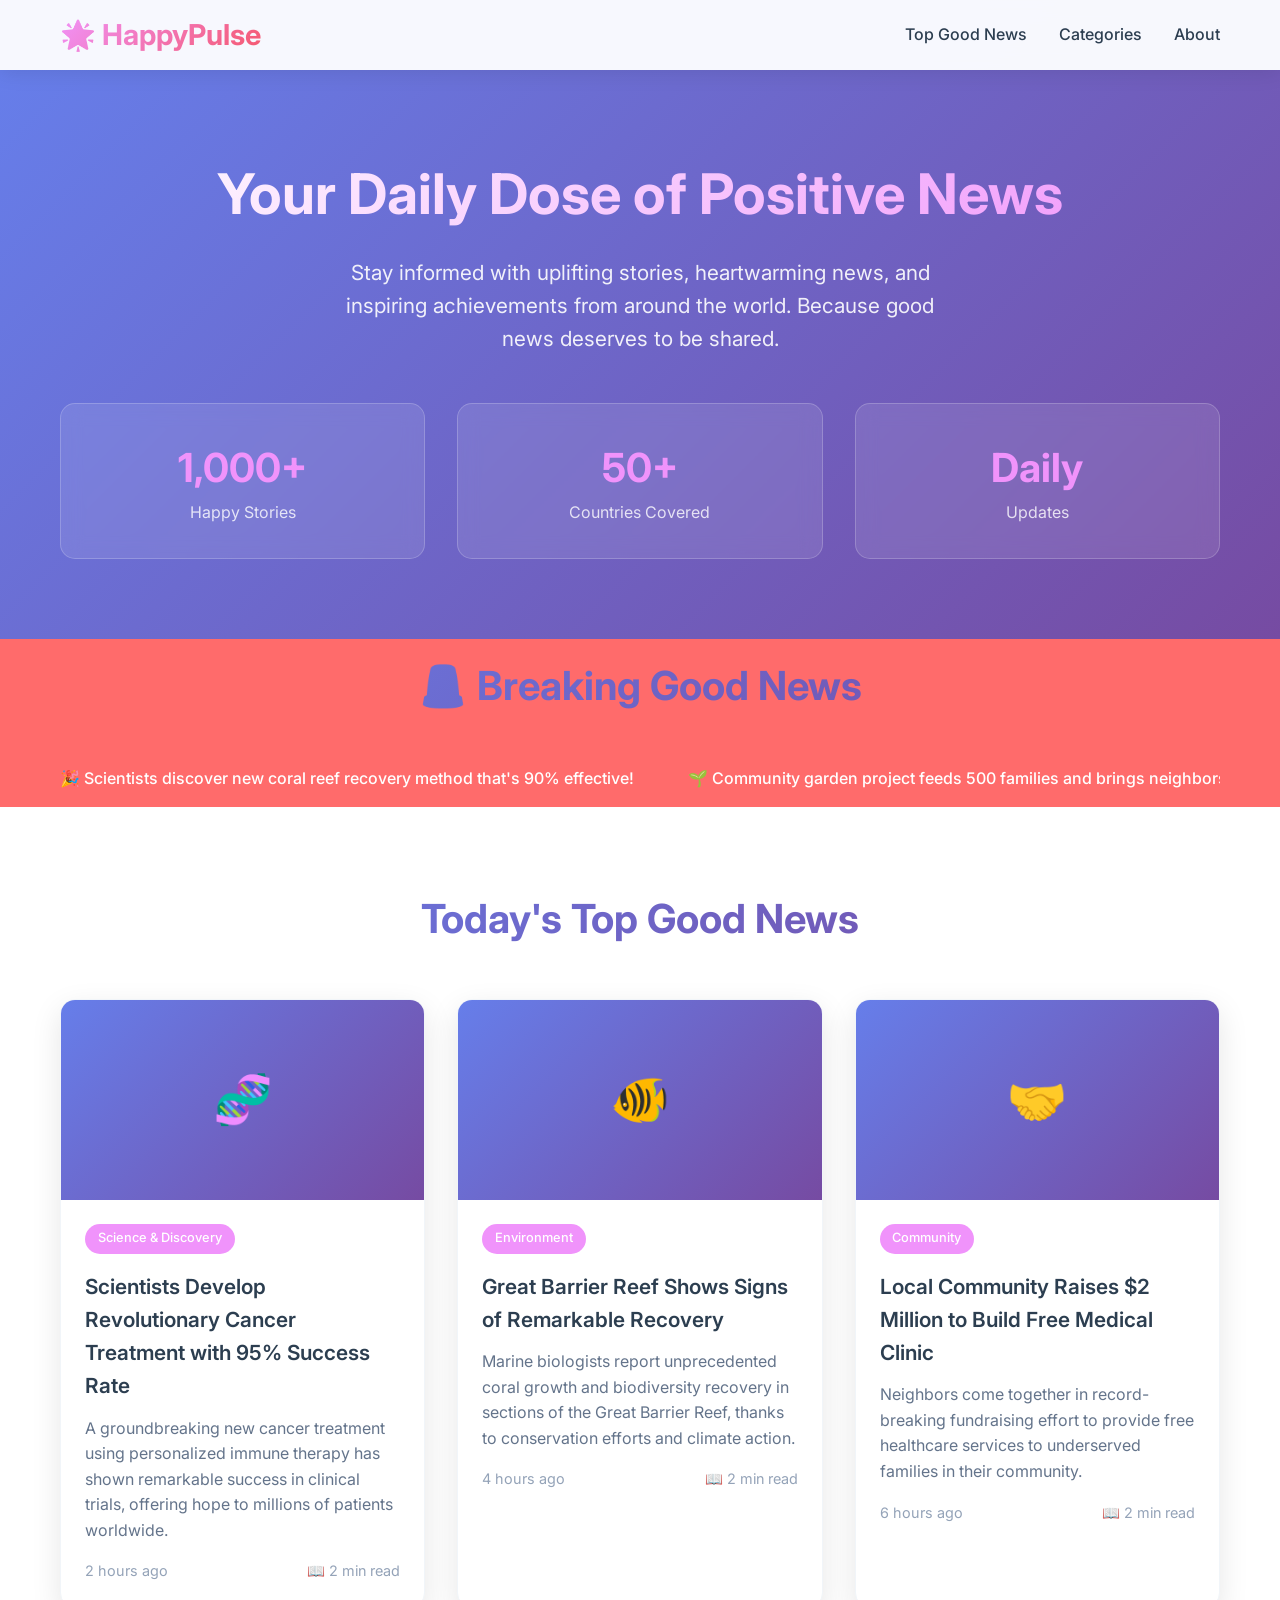
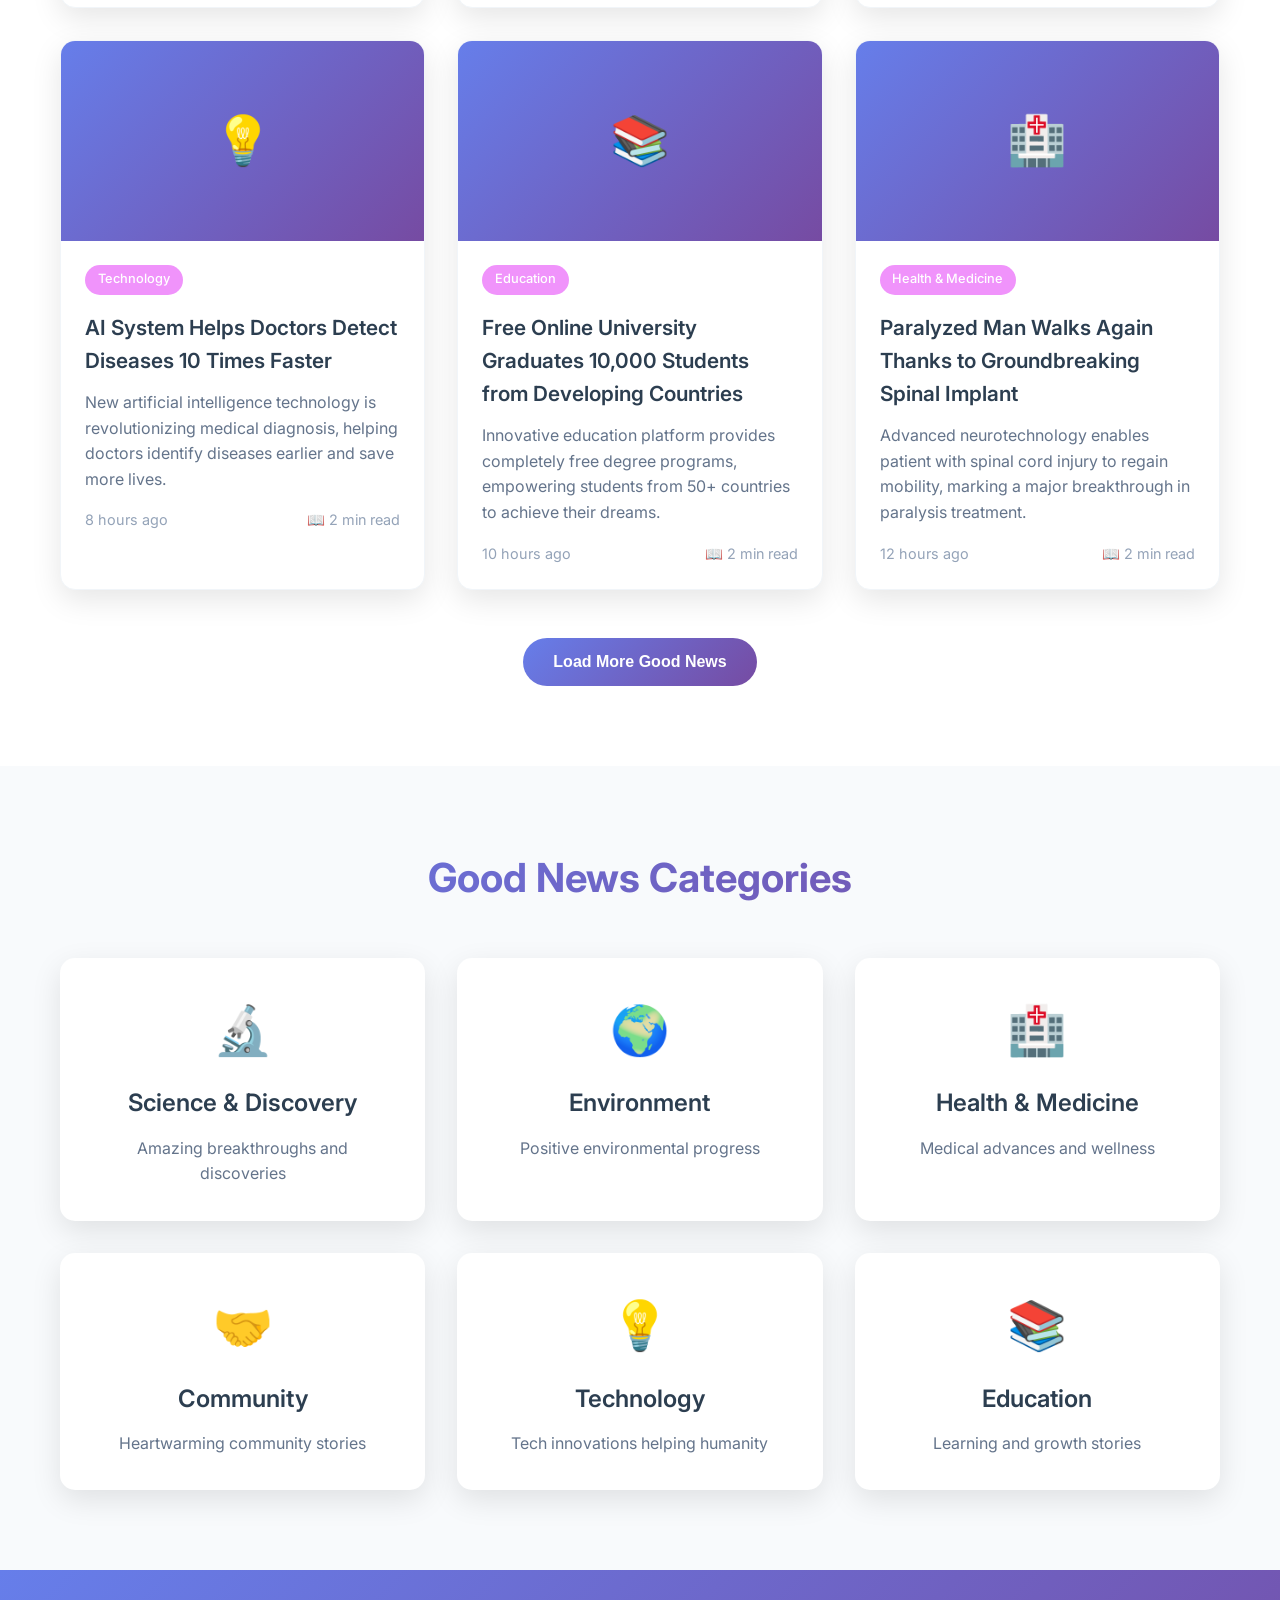
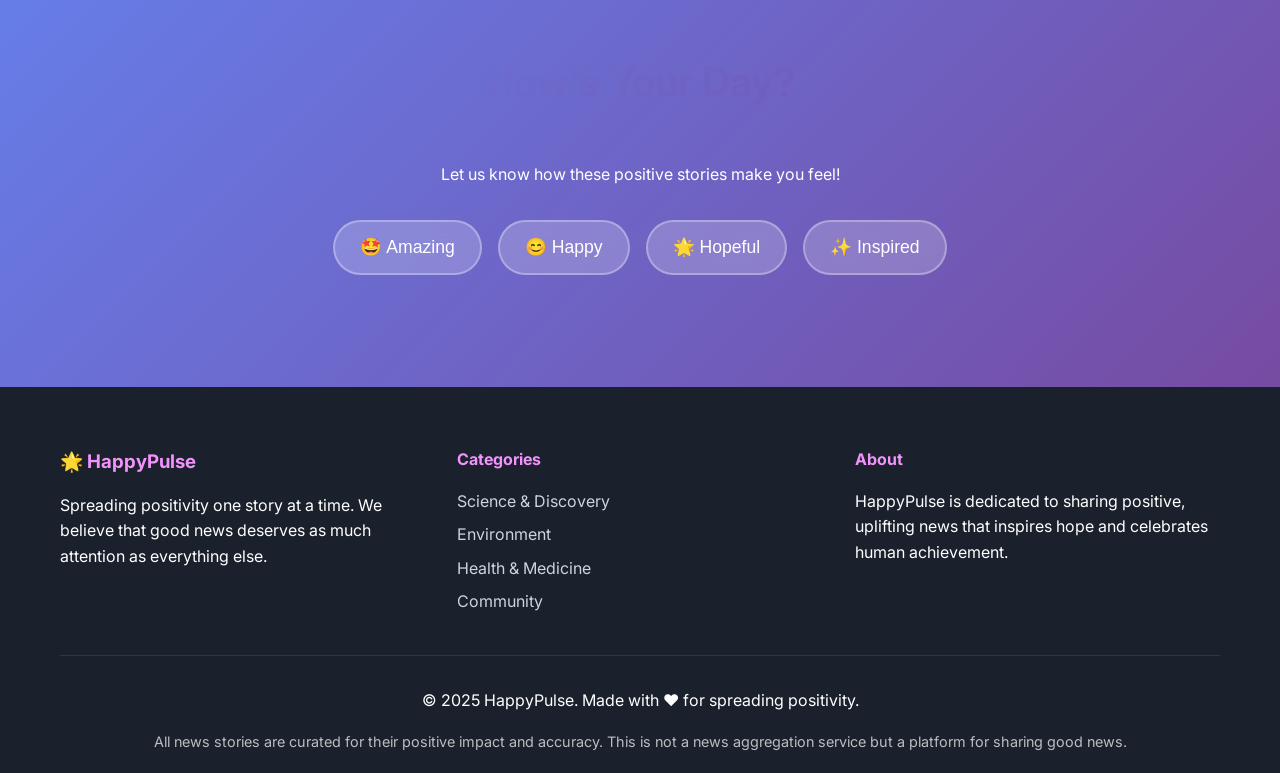
==== index.html @ 549d39ec "Create HappyPulse: Positive news website with responsive design Co-authored-by: grisen0814 <grisen08" ====
<!DOCTYPE html>
<html lang="en">
<head>
    <meta charset="UTF-8">
    <meta name="viewport" content="width=device-width, initial-scale=1.0">
    <title>HappyPulse - Your Daily Dose of Positive News</title>
    <link rel="stylesheet" href="styles.css">
    <link href="https://fonts.googleapis.com/css2?family=Inter:wght@300;400;500;600;700&display=swap" rel="stylesheet">
</head>
<body>
    <header class="header">
        <nav class="nav">
            <div class="nav-container">
                <div class="logo">
                    <h1>🌟 HappyPulse</h1>
                </div>
                <div class="nav-links">
                    <a href="#top-news">Top Good News</a>
                    <a href="#categories">Categories</a>
                    <a href="#about">About</a>
                </div>
            </div>
        </nav>
    </header>

    <main>
        <!-- Hero Section -->
        <section class="hero">
            <div class="hero-container">
                <h1 class="hero-title">Your Daily Dose of Positive News</h1>
                <p class="hero-subtitle">Stay informed with uplifting stories, heartwarming news, and inspiring achievements from around the world. Because good news deserves to be shared.</p>
                <div class="hero-stats">
                    <div class="stat">
                        <span class="stat-number">1,000+</span>
                        <span class="stat-label">Happy Stories</span>
                    </div>
                    <div class="stat">
                        <span class="stat-number">50+</span>
                        <span class="stat-label">Countries Covered</span>
                    </div>
                    <div class="stat">
                        <span class="stat-number">Daily</span>
                        <span class="stat-label">Updates</span>
                    </div>
                </div>
            </div>
        </section>

        <!-- Breaking Good News -->
        <section class="breaking-news">
            <div class="container">
                <h2 class="section-title">🚨 Breaking Good News</h2>
                <div class="breaking-ticker">
                    <div class="ticker-content">
                        <span class="ticker-item">🎉 Scientists discover new coral reef recovery method that's 90% effective!</span>
                        <span class="ticker-item">🌱 Community garden project feeds 500 families and brings neighbors together</span>
                        <span class="ticker-item">🏥 New medical breakthrough helps paralyzed patients walk again</span>
                        <span class="ticker-item">🎓 Free coding bootcamp graduates 200 students with 95% job placement rate</span>
                    </div>
                </div>
            </div>
        </section>

        <!-- Top Good News -->
        <section id="top-news" class="top-news">
            <div class="container">
                <h2 class="section-title">Today's Top Good News</h2>
                <div class="news-grid" id="newsGrid">
                    <!-- News articles will be loaded here by JavaScript -->
                </div>
                <button class="load-more-btn" onclick="loadMoreNews()">Load More Good News</button>
            </div>
        </section>

        <!-- Categories -->
        <section id="categories" class="categories">
            <div class="container">
                <h2 class="section-title">Good News Categories</h2>
                <div class="category-grid">
                    <div class="category-card" onclick="filterNews('science')">
                        <div class="category-icon">🔬</div>
                        <h3>Science & Discovery</h3>
                        <p>Amazing breakthroughs and discoveries</p>
                    </div>
                    <div class="category-card" onclick="filterNews('environment')">
                        <div class="category-icon">🌍</div>
                        <h3>Environment</h3>
                        <p>Positive environmental progress</p>
                    </div>
                    <div class="category-card" onclick="filterNews('health')">
                        <div class="category-icon">🏥</div>
                        <h3>Health & Medicine</h3>
                        <p>Medical advances and wellness</p>
                    </div>
                    <div class="category-card" onclick="filterNews('community')">
                        <div class="category-icon">🤝</div>
                        <h3>Community</h3>
                        <p>Heartwarming community stories</p>
                    </div>
                    <div class="category-card" onclick="filterNews('technology')">
                        <div class="category-icon">💡</div>
                        <h3>Technology</h3>
                        <p>Tech innovations helping humanity</p>
                    </div>
                    <div class="category-card" onclick="filterNews('education')">
                        <div class="category-icon">📚</div>
                        <h3>Education</h3>
                        <p>Learning and growth stories</p>
                    </div>
                </div>
            </div>
        </section>

        <!-- Mood Tracker -->
        <section class="mood-section">
            <div class="container">
                <h2 class="section-title">How's Your Day?</h2>
                <p>Let us know how these positive stories make you feel!</p>
                <div class="mood-tracker">
                    <button class="mood-btn" onclick="trackMood('amazing')">🤩 Amazing</button>
                    <button class="mood-btn" onclick="trackMood('happy')">😊 Happy</button>
                    <button class="mood-btn" onclick="trackMood('hopeful')">🌟 Hopeful</button>
                    <button class="mood-btn" onclick="trackMood('inspired')">✨ Inspired</button>
                </div>
                <div id="moodResult" class="mood-result"></div>
            </div>
        </section>
    </main>

    <!-- Footer -->
    <footer id="about" class="footer">
        <div class="container">
            <div class="footer-content">
                <div class="footer-section">
                    <h3>🌟 HappyPulse</h3>
                    <p>Spreading positivity one story at a time. We believe that good news deserves as much attention as everything else.</p>
                </div>
                <div class="footer-section">
                    <h4>Categories</h4>
                    <ul>
                        <li><a href="#" onclick="filterNews('science')">Science & Discovery</a></li>
                        <li><a href="#" onclick="filterNews('environment')">Environment</a></li>
                        <li><a href="#" onclick="filterNews('health')">Health & Medicine</a></li>
                        <li><a href="#" onclick="filterNews('community')">Community</a></li>
                    </ul>
                </div>
                <div class="footer-section">
                    <h4>About</h4>
                    <p>HappyPulse is dedicated to sharing positive, uplifting news that inspires hope and celebrates human achievement.</p>
                </div>
            </div>
            <div class="footer-bottom">
                <p>&copy; 2025 HappyPulse. Made with ❤️ for spreading positivity.</p>
                <p class="disclaimer">All news stories are curated for their positive impact and accuracy. This is not a news aggregation service but a platform for sharing good news.</p>
            </div>
        </div>
    </footer>

    <script src="script.js"></script>
</body>
</html>
---- styles.css ----
/* Reset and Base Styles */
* {
    margin: 0;
    padding: 0;
    box-sizing: border-box;
}

body {
    font-family: 'Inter', -apple-system, BlinkMacSystemFont, 'Segoe UI', sans-serif;
    line-height: 1.6;
    color: #2c3e50;
    background: linear-gradient(135deg, #667eea 0%, #764ba2 100%);
    min-height: 100vh;
}

.container {
    max-width: 1200px;
    margin: 0 auto;
    padding: 0 20px;
}

/* Header */
.header {
    background: rgba(255, 255, 255, 0.95);
    backdrop-filter: blur(10px);
    box-shadow: 0 2px 20px rgba(0, 0, 0, 0.1);
    position: sticky;
    top: 0;
    z-index: 100;
}

.nav-container {
    max-width: 1200px;
    margin: 0 auto;
    padding: 0 20px;
    display: flex;
    justify-content: space-between;
    align-items: center;
    height: 70px;
}

.logo h1 {
    font-size: 1.8rem;
    font-weight: 700;
    background: linear-gradient(135deg, #f093fb 0%, #f5576c 100%);
    -webkit-background-clip: text;
    -webkit-text-fill-color: transparent;
    background-clip: text;
}

.nav-links {
    display: flex;
    gap: 2rem;
}

.nav-links a {
    text-decoration: none;
    color: #2c3e50;
    font-weight: 500;
    transition: color 0.3s ease;
}

.nav-links a:hover {
    color: #f5576c;
}

/* Hero Section */
.hero {
    background: linear-gradient(135deg, #667eea 0%, #764ba2 100%);
    color: white;
    padding: 80px 0;
    text-align: center;
}

.hero-container {
    max-width: 1200px;
    margin: 0 auto;
    padding: 0 20px;
}

.hero-title {
    font-size: 3.5rem;
    font-weight: 700;
    margin-bottom: 1rem;
    background: linear-gradient(135deg, #ffffff 0%, #f093fb 100%);
    -webkit-background-clip: text;
    -webkit-text-fill-color: transparent;
    background-clip: text;
}

.hero-subtitle {
    font-size: 1.3rem;
    margin-bottom: 3rem;
    opacity: 0.9;
    max-width: 600px;
    margin-left: auto;
    margin-right: auto;
}

.hero-stats {
    display: grid;
    grid-template-columns: repeat(auto-fit, minmax(200px, 1fr));
    gap: 2rem;
    margin-top: 3rem;
}

.stat {
    background: rgba(255, 255, 255, 0.1);
    backdrop-filter: blur(10px);
    padding: 2rem;
    border-radius: 15px;
    border: 1px solid rgba(255, 255, 255, 0.2);
}

.stat-number {
    display: block;
    font-size: 2.5rem;
    font-weight: 700;
    color: #f093fb;
}

.stat-label {
    font-size: 1rem;
    opacity: 0.8;
}

/* Breaking News */
.breaking-news {
    background: #ff6b6b;
    color: white;
    padding: 15px 0;
    overflow: hidden;
}

.breaking-ticker {
    overflow: hidden;
    white-space: nowrap;
}

.ticker-content {
    display: inline-block;
    animation: scroll 60s linear infinite;
}

.ticker-item {
    padding-right: 50px;
    font-weight: 500;
}

@keyframes scroll {
    0% { transform: translateX(100%); }
    100% { transform: translateX(-100%); }
}

/* Sections */
.section-title {
    font-size: 2.5rem;
    font-weight: 700;
    text-align: center;
    margin-bottom: 3rem;
    background: linear-gradient(135deg, #667eea 0%, #764ba2 100%);
    -webkit-background-clip: text;
    -webkit-text-fill-color: transparent;
    background-clip: text;
}

/* Top News */
.top-news {
    background: white;
    padding: 80px 0;
}

.news-grid {
    display: grid;
    grid-template-columns: repeat(auto-fit, minmax(350px, 1fr));
    gap: 2rem;
    margin-bottom: 3rem;
}

.news-card {
    background: white;
    border-radius: 15px;
    box-shadow: 0 10px 30px rgba(0, 0, 0, 0.1);
    overflow: hidden;
    transition: transform 0.3s ease, box-shadow 0.3s ease;
    border: 1px solid #f1f5f9;
}

.news-card:hover {
    transform: translateY(-5px);
    box-shadow: 0 20px 40px rgba(0, 0, 0, 0.15);
}

.news-image {
    width: 100%;
    height: 200px;
    background: linear-gradient(135deg, #667eea 0%, #764ba2 100%);
    display: flex;
    align-items: center;
    justify-content: center;
    font-size: 3rem;
}

.news-content {
    padding: 1.5rem;
}

.news-category {
    background: #f093fb;
    color: white;
    padding: 0.3rem 0.8rem;
    border-radius: 20px;
    font-size: 0.8rem;
    font-weight: 500;
    margin-bottom: 1rem;
    display: inline-block;
}

.news-title {
    font-size: 1.3rem;
    font-weight: 600;
    margin-bottom: 0.8rem;
    color: #2c3e50;
}

.news-summary {
    color: #64748b;
    margin-bottom: 1rem;
    line-height: 1.6;
}

.news-meta {
    display: flex;
    justify-content: space-between;
    align-items: center;
    font-size: 0.9rem;
    color: #94a3b8;
}

.load-more-btn {
    display: block;
    margin: 0 auto;
    padding: 15px 30px;
    background: linear-gradient(135deg, #667eea 0%, #764ba2 100%);
    color: white;
    border: none;
    border-radius: 50px;
    font-size: 1rem;
    font-weight: 600;
    cursor: pointer;
    transition: transform 0.3s ease;
}

.load-more-btn:hover {
    transform: translateY(-2px);
}

/* Categories */
.categories {
    background: #f8fafc;
    padding: 80px 0;
}

.category-grid {
    display: grid;
    grid-template-columns: repeat(auto-fit, minmax(300px, 1fr));
    gap: 2rem;
}

.category-card {
    background: white;
    padding: 2rem;
    border-radius: 15px;
    text-align: center;
    box-shadow: 0 10px 30px rgba(0, 0, 0, 0.1);
    transition: transform 0.3s ease, box-shadow 0.3s ease;
    cursor: pointer;
    border: 2px solid transparent;
}

.category-card:hover {
    transform: translateY(-5px);
    box-shadow: 0 20px 40px rgba(0, 0, 0, 0.15);
    border-color: #f093fb;
}

.category-icon {
    font-size: 3rem;
    margin-bottom: 1rem;
}

.category-card h3 {
    font-size: 1.5rem;
    font-weight: 600;
    margin-bottom: 0.8rem;
    color: #2c3e50;
}

.category-card p {
    color: #64748b;
}

/* Mood Section */
.mood-section {
    background: linear-gradient(135deg, #667eea 0%, #764ba2 100%);
    color: white;
    padding: 80px 0;
    text-align: center;
}

.mood-tracker {
    display: flex;
    justify-content: center;
    gap: 1rem;
    margin: 2rem 0;
    flex-wrap: wrap;
}

.mood-btn {
    padding: 15px 25px;
    background: rgba(255, 255, 255, 0.2);
    border: 2px solid rgba(255, 255, 255, 0.3);
    border-radius: 50px;
    color: white;
    font-size: 1.1rem;
    cursor: pointer;
    transition: all 0.3s ease;
    backdrop-filter: blur(10px);
}

.mood-btn:hover {
    background: rgba(255, 255, 255, 0.3);
    transform: translateY(-2px);
}

.mood-result {
    margin-top: 2rem;
    font-size: 1.2rem;
    font-weight: 500;
}

/* Footer */
.footer {
    background: #1a202c;
    color: white;
    padding: 60px 0 20px;
}

.footer-content {
    display: grid;
    grid-template-columns: repeat(auto-fit, minmax(250px, 1fr));
    gap: 2rem;
    margin-bottom: 2rem;
}

.footer-section h3,
.footer-section h4 {
    margin-bottom: 1rem;
    color: #f093fb;
}

.footer-section ul {
    list-style: none;
}

.footer-section ul li {
    margin-bottom: 0.5rem;
}

.footer-section a {
    color: #cbd5e0;
    text-decoration: none;
    transition: color 0.3s ease;
}

.footer-section a:hover {
    color: #f093fb;
}

.footer-bottom {
    border-top: 1px solid #2d3748;
    padding-top: 2rem;
    text-align: center;
}

.disclaimer {
    font-size: 0.9rem;
    opacity: 0.7;
    margin-top: 1rem;
}

/* Responsive Design */
@media (max-width: 768px) {
    .hero-title {
        font-size: 2.5rem;
    }
    
    .hero-subtitle {
        font-size: 1.1rem;
    }
    
    .nav-links {
        gap: 1rem;
    }
    
    .section-title {
        font-size: 2rem;
    }
    
    .news-grid {
        grid-template-columns: 1fr;
    }
    
    .category-grid {
        grid-template-columns: 1fr;
    }
    
    .mood-tracker {
        flex-direction: column;
        align-items: center;
    }
    
    .mood-btn {
        width: 200px;
    }
}

@media (max-width: 480px) {
    .hero {
        padding: 60px 0;
    }
    
    .hero-title {
        font-size: 2rem;
    }
    
    .hero-subtitle {
        font-size: 1rem;
    }
    
    .container {
        padding: 0 15px;
    }
    
    .nav-container {
        padding: 0 15px;
    }
    
    .news-grid {
        grid-template-columns: 1fr;
    }
}
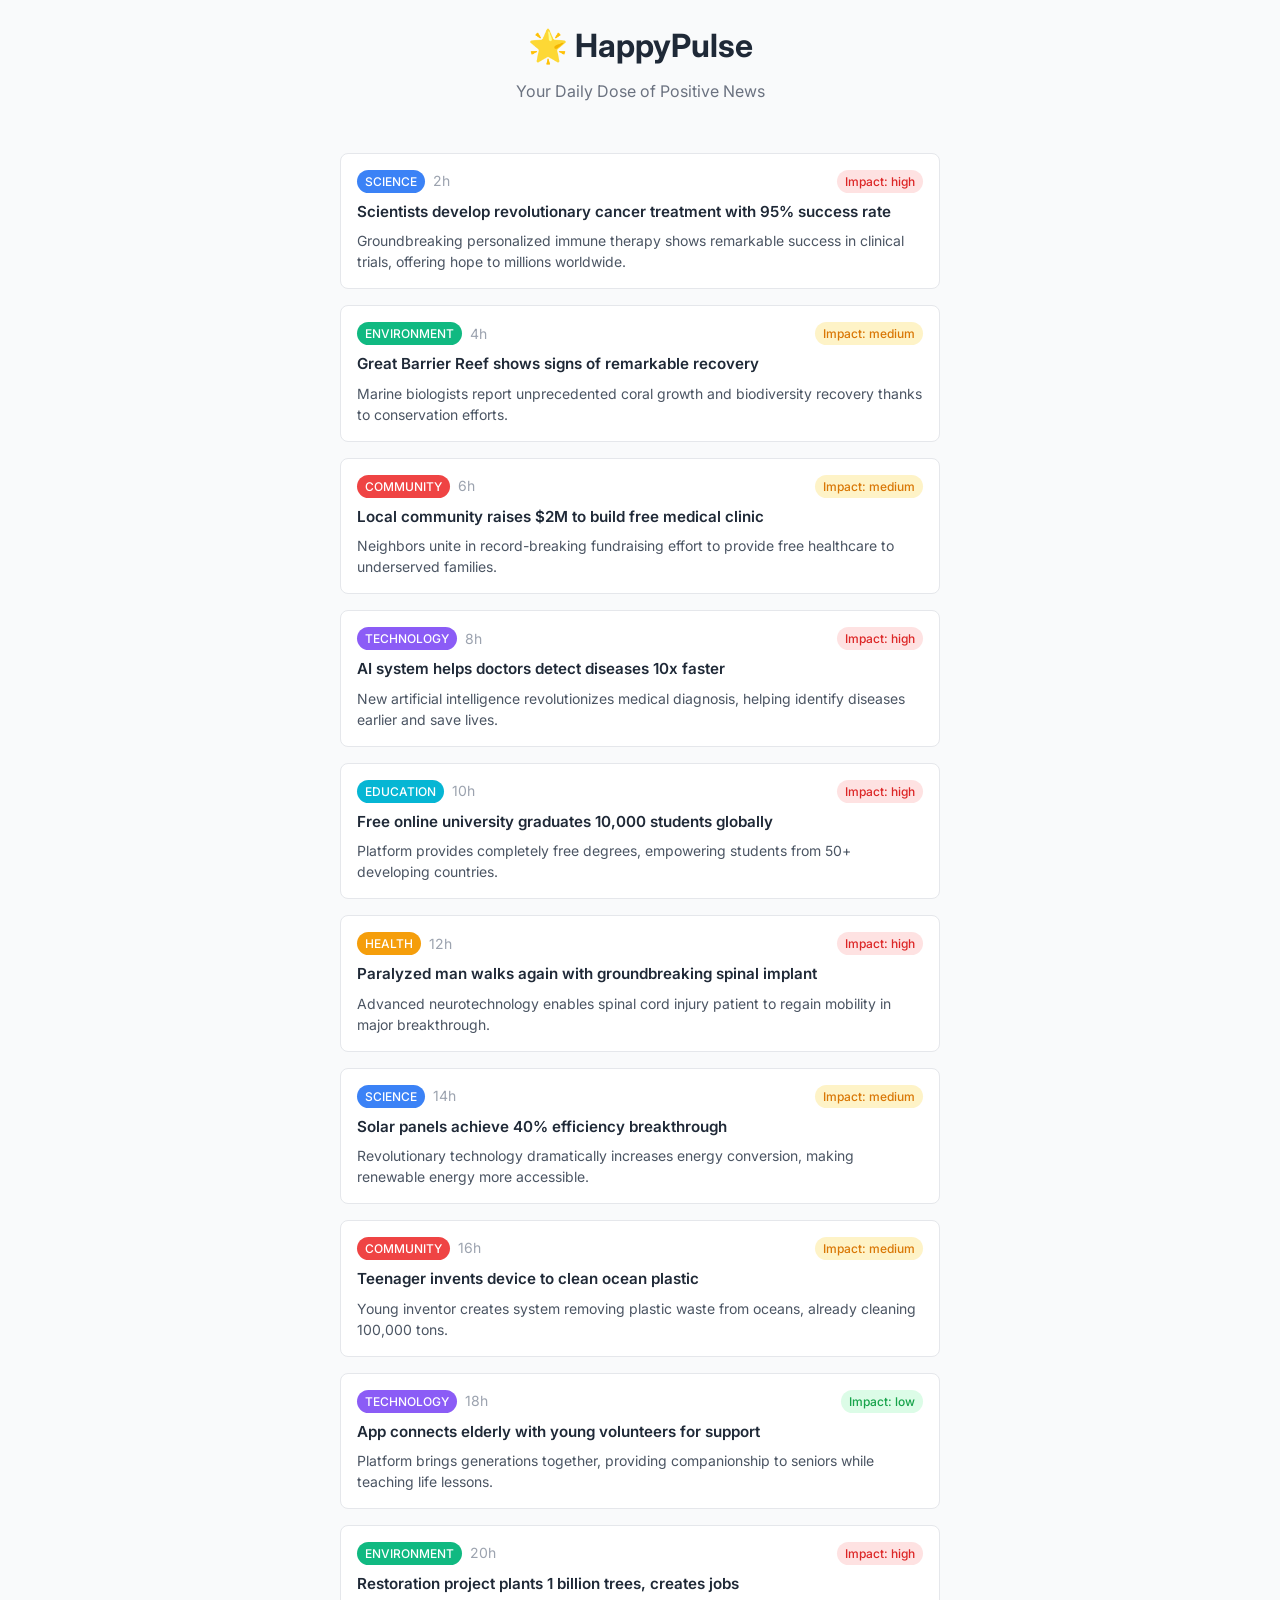
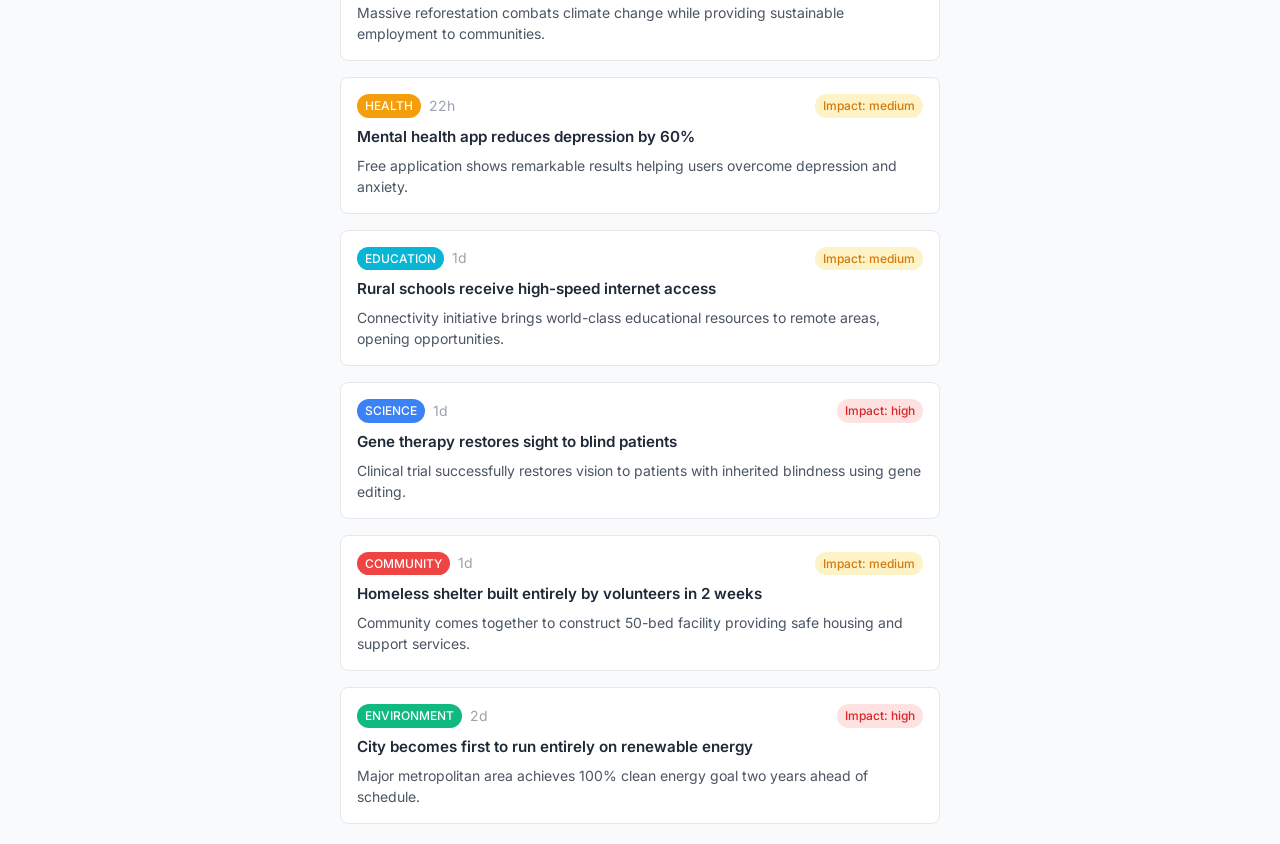
==== commit 2c4a7591: "Refactor HappyPulse to simplified news feed with minimal design Co-authored-by: grisen0814 <grisen08" ====
--- a/index.html
+++ b/index.html
@@ -8,153 +8,15 @@
     <link href="https://fonts.googleapis.com/css2?family=Inter:wght@300;400;500;600;700&display=swap" rel="stylesheet">
 </head>
 <body>
-    <header class="header">
-        <nav class="nav">
-            <div class="nav-container">
-                <div class="logo">
-                    <h1>🌟 HappyPulse</h1>
-                </div>
-                <div class="nav-links">
-                    <a href="#top-news">Top Good News</a>
-                    <a href="#categories">Categories</a>
-                    <a href="#about">About</a>
-                </div>
-            </div>
-        </nav>
-    </header>
-
-    <main>
-        <!-- Hero Section -->
-        <section class="hero">
-            <div class="hero-container">
-                <h1 class="hero-title">Your Daily Dose of Positive News</h1>
-                <p class="hero-subtitle">Stay informed with uplifting stories, heartwarming news, and inspiring achievements from around the world. Because good news deserves to be shared.</p>
-                <div class="hero-stats">
-                    <div class="stat">
-                        <span class="stat-number">1,000+</span>
-                        <span class="stat-label">Happy Stories</span>
-                    </div>
-                    <div class="stat">
-                        <span class="stat-number">50+</span>
-                        <span class="stat-label">Countries Covered</span>
-                    </div>
-                    <div class="stat">
-                        <span class="stat-number">Daily</span>
-                        <span class="stat-label">Updates</span>
-                    </div>
-                </div>
-            </div>
-        </section>
-
-        <!-- Breaking Good News -->
-        <section class="breaking-news">
-            <div class="container">
-                <h2 class="section-title">🚨 Breaking Good News</h2>
-                <div class="breaking-ticker">
-                    <div class="ticker-content">
-                        <span class="ticker-item">🎉 Scientists discover new coral reef recovery method that's 90% effective!</span>
-                        <span class="ticker-item">🌱 Community garden project feeds 500 families and brings neighbors together</span>
-                        <span class="ticker-item">🏥 New medical breakthrough helps paralyzed patients walk again</span>
-                        <span class="ticker-item">🎓 Free coding bootcamp graduates 200 students with 95% job placement rate</span>
-                    </div>
-                </div>
-            </div>
-        </section>
-
-        <!-- Top Good News -->
-        <section id="top-news" class="top-news">
-            <div class="container">
-                <h2 class="section-title">Today's Top Good News</h2>
-                <div class="news-grid" id="newsGrid">
-                    <!-- News articles will be loaded here by JavaScript -->
-                </div>
-                <button class="load-more-btn" onclick="loadMoreNews()">Load More Good News</button>
-            </div>
-        </section>
-
-        <!-- Categories -->
-        <section id="categories" class="categories">
-            <div class="container">
-                <h2 class="section-title">Good News Categories</h2>
-                <div class="category-grid">
-                    <div class="category-card" onclick="filterNews('science')">
-                        <div class="category-icon">🔬</div>
-                        <h3>Science & Discovery</h3>
-                        <p>Amazing breakthroughs and discoveries</p>
-                    </div>
-                    <div class="category-card" onclick="filterNews('environment')">
-                        <div class="category-icon">🌍</div>
-                        <h3>Environment</h3>
-                        <p>Positive environmental progress</p>
-                    </div>
-                    <div class="category-card" onclick="filterNews('health')">
-                        <div class="category-icon">🏥</div>
-                        <h3>Health & Medicine</h3>
-                        <p>Medical advances and wellness</p>
-                    </div>
-                    <div class="category-card" onclick="filterNews('community')">
-                        <div class="category-icon">🤝</div>
-                        <h3>Community</h3>
-                        <p>Heartwarming community stories</p>
-                    </div>
-                    <div class="category-card" onclick="filterNews('technology')">
-                        <div class="category-icon">💡</div>
-                        <h3>Technology</h3>
-                        <p>Tech innovations helping humanity</p>
-                    </div>
-                    <div class="category-card" onclick="filterNews('education')">
-                        <div class="category-icon">📚</div>
-                        <h3>Education</h3>
-                        <p>Learning and growth stories</p>
-                    </div>
-                </div>
-            </div>
-        </section>
-
-        <!-- Mood Tracker -->
-        <section class="mood-section">
-            <div class="container">
-                <h2 class="section-title">How's Your Day?</h2>
-                <p>Let us know how these positive stories make you feel!</p>
-                <div class="mood-tracker">
-                    <button class="mood-btn" onclick="trackMood('amazing')">🤩 Amazing</button>
-                    <button class="mood-btn" onclick="trackMood('happy')">😊 Happy</button>
-                    <button class="mood-btn" onclick="trackMood('hopeful')">🌟 Hopeful</button>
-                    <button class="mood-btn" onclick="trackMood('inspired')">✨ Inspired</button>
-                </div>
-                <div id="moodResult" class="mood-result"></div>
-            </div>
-        </section>
-    </main>
-
-    <!-- Footer -->
-    <footer id="about" class="footer">
-        <div class="container">
-            <div class="footer-content">
-                <div class="footer-section">
-                    <h3>🌟 HappyPulse</h3>
-                    <p>Spreading positivity one story at a time. We believe that good news deserves as much attention as everything else.</p>
-                </div>
-                <div class="footer-section">
-                    <h4>Categories</h4>
-                    <ul>
-                        <li><a href="#" onclick="filterNews('science')">Science & Discovery</a></li>
-                        <li><a href="#" onclick="filterNews('environment')">Environment</a></li>
-                        <li><a href="#" onclick="filterNews('health')">Health & Medicine</a></li>
-                        <li><a href="#" onclick="filterNews('community')">Community</a></li>
-                    </ul>
-                </div>
-                <div class="footer-section">
-                    <h4>About</h4>
-                    <p>HappyPulse is dedicated to sharing positive, uplifting news that inspires hope and celebrates human achievement.</p>
-                </div>
-            </div>
-            <div class="footer-bottom">
-                <p>&copy; 2025 HappyPulse. Made with ❤️ for spreading positivity.</p>
-                <p class="disclaimer">All news stories are curated for their positive impact and accuracy. This is not a news aggregation service but a platform for sharing good news.</p>
+    <main class="main-container">
+        <div class="news-container">
+            <h1 class="page-title">🌟 HappyPulse</h1>
+            <p class="page-subtitle">Your Daily Dose of Positive News</p>
+            <div class="news-feed" id="newsFeed">
+                <!-- News notices will be loaded here by JavaScript -->
             </div>
         </div>
-    </footer>
+    </main>
 
     <script src="script.js"></script>
 </body>
--- a/styles.css
+++ b/styles.css
@@ -8,445 +8,169 @@
 body {
     font-family: 'Inter', -apple-system, BlinkMacSystemFont, 'Segoe UI', sans-serif;
     line-height: 1.6;
-    color: #2c3e50;
-    background: linear-gradient(135deg, #667eea 0%, #764ba2 100%);
+    color: #1f2937;
+    background: #f9fafb;
     min-height: 100vh;
 }
 
-.container {
-    max-width: 1200px;
+/* Main Container */
+.main-container {
+    min-height: 100vh;
+    padding: 20px;
+}
+
+.news-container {
+    max-width: 600px;
     margin: 0 auto;
-    padding: 0 20px;
 }
 
 /* Header */
-.header {
-    background: rgba(255, 255, 255, 0.95);
-    backdrop-filter: blur(10px);
-    box-shadow: 0 2px 20px rgba(0, 0, 0, 0.1);
-    position: sticky;
-    top: 0;
-    z-index: 100;
+.page-title {
+    text-align: center;
+    font-size: 2rem;
+    font-weight: 700;
+    color: #1f2937;
+    margin-bottom: 0.5rem;
 }
 
-.nav-container {
-    max-width: 1200px;
-    margin: 0 auto;
-    padding: 0 20px;
-    display: flex;
-    justify-content: space-between;
-    align-items: center;
-    height: 70px;
-}
-
-.logo h1 {
-    font-size: 1.8rem;
-    font-weight: 700;
-    background: linear-gradient(135deg, #f093fb 0%, #f5576c 100%);
-    -webkit-background-clip: text;
-    -webkit-text-fill-color: transparent;
-    background-clip: text;
-}
-
-.nav-links {
-    display: flex;
-    gap: 2rem;
-}
-
-.nav-links a {
-    text-decoration: none;
-    color: #2c3e50;
-    font-weight: 500;
-    transition: color 0.3s ease;
-}
-
-.nav-links a:hover {
-    color: #f5576c;
-}
-
-/* Hero Section */
-.hero {
-    background: linear-gradient(135deg, #667eea 0%, #764ba2 100%);
-    color: white;
-    padding: 80px 0;
+.page-subtitle {
     text-align: center;
-}
-
-.hero-container {
-    max-width: 1200px;
-    margin: 0 auto;
-    padding: 0 20px;
-}
-
-.hero-title {
-    font-size: 3.5rem;
-    font-weight: 700;
-    margin-bottom: 1rem;
-    background: linear-gradient(135deg, #ffffff 0%, #f093fb 100%);
-    -webkit-background-clip: text;
-    -webkit-text-fill-color: transparent;
-    background-clip: text;
-}
-
-.hero-subtitle {
-    font-size: 1.3rem;
-    margin-bottom: 3rem;
-    opacity: 0.9;
-    max-width: 600px;
-    margin-left: auto;
-    margin-right: auto;
-}
-
-.hero-stats {
-    display: grid;
-    grid-template-columns: repeat(auto-fit, minmax(200px, 1fr));
-    gap: 2rem;
-    margin-top: 3rem;
-}
-
-.stat {
-    background: rgba(255, 255, 255, 0.1);
-    backdrop-filter: blur(10px);
-    padding: 2rem;
-    border-radius: 15px;
-    border: 1px solid rgba(255, 255, 255, 0.2);
-}
-
-.stat-number {
-    display: block;
-    font-size: 2.5rem;
-    font-weight: 700;
-    color: #f093fb;
-}
-
-.stat-label {
+    color: #6b7280;
     font-size: 1rem;
-    opacity: 0.8;
-}
-
-/* Breaking News */
-.breaking-news {
-    background: #ff6b6b;
-    color: white;
-    padding: 15px 0;
-    overflow: hidden;
-}
-
-.breaking-ticker {
-    overflow: hidden;
-    white-space: nowrap;
-}
-
-.ticker-content {
-    display: inline-block;
-    animation: scroll 60s linear infinite;
-}
-
-.ticker-item {
-    padding-right: 50px;
-    font-weight: 500;
-}
-
-@keyframes scroll {
-    0% { transform: translateX(100%); }
-    100% { transform: translateX(-100%); }
-}
-
-/* Sections */
-.section-title {
-    font-size: 2.5rem;
-    font-weight: 700;
-    text-align: center;
-    margin-bottom: 3rem;
-    background: linear-gradient(135deg, #667eea 0%, #764ba2 100%);
-    -webkit-background-clip: text;
-    -webkit-text-fill-color: transparent;
-    background-clip: text;
-}
-
-/* Top News */
-.top-news {
-    background: white;
-    padding: 80px 0;
-}
-
-.news-grid {
-    display: grid;
-    grid-template-columns: repeat(auto-fit, minmax(350px, 1fr));
-    gap: 2rem;
     margin-bottom: 3rem;
 }
 
-.news-card {
-    background: white;
-    border-radius: 15px;
-    box-shadow: 0 10px 30px rgba(0, 0, 0, 0.1);
-    overflow: hidden;
-    transition: transform 0.3s ease, box-shadow 0.3s ease;
-    border: 1px solid #f1f5f9;
+/* News Feed */
+.news-feed {
+    display: flex;
+    flex-direction: column;
+    gap: 1rem;
 }
 
-.news-card:hover {
-    transform: translateY(-5px);
-    box-shadow: 0 20px 40px rgba(0, 0, 0, 0.15);
+/* News Item */
+.news-item {
+    background: white;
+    border: 1px solid #e5e7eb;
+    border-radius: 8px;
+    padding: 16px;
+    transition: all 0.2s ease;
+    position: relative;
 }
 
-.news-image {
-    width: 100%;
-    height: 200px;
-    background: linear-gradient(135deg, #667eea 0%, #764ba2 100%);
+.news-item:hover {
+    border-color: #d1d5db;
+    box-shadow: 0 1px 3px rgba(0, 0, 0, 0.1);
+}
+
+.news-header {
     display: flex;
     align-items: center;
-    justify-content: center;
-    font-size: 3rem;
-}
-
-.news-content {
-    padding: 1.5rem;
+    gap: 8px;
+    margin-bottom: 8px;
 }
 
 .news-category {
-    background: #f093fb;
+    background: #10b981;
     color: white;
-    padding: 0.3rem 0.8rem;
-    border-radius: 20px;
-    font-size: 0.8rem;
+    padding: 2px 8px;
+    border-radius: 12px;
+    font-size: 0.75rem;
     font-weight: 500;
-    margin-bottom: 1rem;
-    display: inline-block;
+    text-transform: uppercase;
 }
 
+.news-category.science { background: #3b82f6; }
+.news-category.environment { background: #10b981; }
+.news-category.health { background: #f59e0b; }
+.news-category.community { background: #ef4444; }
+.news-category.technology { background: #8b5cf6; }
+.news-category.education { background: #06b6d4; }
+
+.news-time {
+    color: #9ca3af;
+    font-size: 0.875rem;
+}
+
+.news-impact {
+    background: #fef3c7;
+    color: #d97706;
+    padding: 2px 8px;
+    border-radius: 12px;
+    font-size: 0.75rem;
+    font-weight: 500;
+    margin-left: auto;
+}
+
+.news-impact.high { background: #fee2e2; color: #dc2626; }
+.news-impact.medium { background: #fef3c7; color: #d97706; }
+.news-impact.low { background: #dcfce7; color: #16a34a; }
+
 .news-title {
-    font-size: 1.3rem;
+    font-size: 0.95rem;
     font-weight: 600;
-    margin-bottom: 0.8rem;
-    color: #2c3e50;
+    color: #1f2937;
+    margin-bottom: 8px;
+    line-height: 1.4;
 }
 
 .news-summary {
-    color: #64748b;
-    margin-bottom: 1rem;
-    line-height: 1.6;
-}
-
-.news-meta {
-    display: flex;
-    justify-content: space-between;
-    align-items: center;
-    font-size: 0.9rem;
-    color: #94a3b8;
-}
-
-.load-more-btn {
-    display: block;
-    margin: 0 auto;
-    padding: 15px 30px;
-    background: linear-gradient(135deg, #667eea 0%, #764ba2 100%);
-    color: white;
-    border: none;
-    border-radius: 50px;
-    font-size: 1rem;
-    font-weight: 600;
-    cursor: pointer;
-    transition: transform 0.3s ease;
-}
-
-.load-more-btn:hover {
-    transform: translateY(-2px);
-}
-
-/* Categories */
-.categories {
-    background: #f8fafc;
-    padding: 80px 0;
-}
-
-.category-grid {
-    display: grid;
-    grid-template-columns: repeat(auto-fit, minmax(300px, 1fr));
-    gap: 2rem;
-}
-
-.category-card {
-    background: white;
-    padding: 2rem;
-    border-radius: 15px;
-    text-align: center;
-    box-shadow: 0 10px 30px rgba(0, 0, 0, 0.1);
-    transition: transform 0.3s ease, box-shadow 0.3s ease;
-    cursor: pointer;
-    border: 2px solid transparent;
-}
-
-.category-card:hover {
-    transform: translateY(-5px);
-    box-shadow: 0 20px 40px rgba(0, 0, 0, 0.15);
-    border-color: #f093fb;
-}
-
-.category-icon {
-    font-size: 3rem;
-    margin-bottom: 1rem;
-}
-
-.category-card h3 {
-    font-size: 1.5rem;
-    font-weight: 600;
-    margin-bottom: 0.8rem;
-    color: #2c3e50;
-}
-
-.category-card p {
-    color: #64748b;
-}
-
-/* Mood Section */
-.mood-section {
-    background: linear-gradient(135deg, #667eea 0%, #764ba2 100%);
-    color: white;
-    padding: 80px 0;
-    text-align: center;
-}
-
-.mood-tracker {
-    display: flex;
-    justify-content: center;
-    gap: 1rem;
-    margin: 2rem 0;
-    flex-wrap: wrap;
-}
-
-.mood-btn {
-    padding: 15px 25px;
-    background: rgba(255, 255, 255, 0.2);
-    border: 2px solid rgba(255, 255, 255, 0.3);
-    border-radius: 50px;
-    color: white;
-    font-size: 1.1rem;
-    cursor: pointer;
-    transition: all 0.3s ease;
-    backdrop-filter: blur(10px);
-}
-
-.mood-btn:hover {
-    background: rgba(255, 255, 255, 0.3);
-    transform: translateY(-2px);
-}
-
-.mood-result {
-    margin-top: 2rem;
-    font-size: 1.2rem;
-    font-weight: 500;
-}
-
-/* Footer */
-.footer {
-    background: #1a202c;
-    color: white;
-    padding: 60px 0 20px;
-}
-
-.footer-content {
-    display: grid;
-    grid-template-columns: repeat(auto-fit, minmax(250px, 1fr));
-    gap: 2rem;
-    margin-bottom: 2rem;
-}
-
-.footer-section h3,
-.footer-section h4 {
-    margin-bottom: 1rem;
-    color: #f093fb;
-}
-
-.footer-section ul {
-    list-style: none;
-}
-
-.footer-section ul li {
-    margin-bottom: 0.5rem;
-}
-
-.footer-section a {
-    color: #cbd5e0;
-    text-decoration: none;
-    transition: color 0.3s ease;
-}
-
-.footer-section a:hover {
-    color: #f093fb;
-}
-
-.footer-bottom {
-    border-top: 1px solid #2d3748;
-    padding-top: 2rem;
-    text-align: center;
-}
-
-.disclaimer {
-    font-size: 0.9rem;
-    opacity: 0.7;
-    margin-top: 1rem;
+    font-size: 0.875rem;
+    color: #4b5563;
+    line-height: 1.5;
 }
 
 /* Responsive Design */
 @media (max-width: 768px) {
-    .hero-title {
-        font-size: 2.5rem;
+    .main-container {
+        padding: 15px;
     }
     
-    .hero-subtitle {
-        font-size: 1.1rem;
+    .news-container {
+        max-width: 100%;
     }
     
-    .nav-links {
-        gap: 1rem;
+    .page-title {
+        font-size: 1.75rem;
     }
     
-    .section-title {
-        font-size: 2rem;
+    .page-subtitle {
+        font-size: 0.9rem;
+        margin-bottom: 2rem;
     }
     
-    .news-grid {
-        grid-template-columns: 1fr;
+    .news-item {
+        padding: 14px;
     }
     
-    .category-grid {
-        grid-template-columns: 1fr;
+    .news-header {
+        flex-wrap: wrap;
+        gap: 6px;
     }
     
-    .mood-tracker {
-        flex-direction: column;
-        align-items: center;
-    }
-    
-    .mood-btn {
-        width: 200px;
+    .news-impact {
+        margin-left: 0;
+        margin-top: 4px;
     }
 }
 
 @media (max-width: 480px) {
-    .hero {
-        padding: 60px 0;
+    .main-container {
+        padding: 10px;
     }
     
-    .hero-title {
-        font-size: 2rem;
+    .page-title {
+        font-size: 1.5rem;
     }
     
-    .hero-subtitle {
-        font-size: 1rem;
+    .news-item {
+        padding: 12px;
     }
     
-    .container {
-        padding: 0 15px;
+    .news-title {
+        font-size: 0.9rem;
     }
     
-    .nav-container {
-        padding: 0 15px;
-    }
-    
-    .news-grid {
-        grid-template-columns: 1fr;
+    .news-summary {
+        font-size: 0.8rem;
     }
 }
